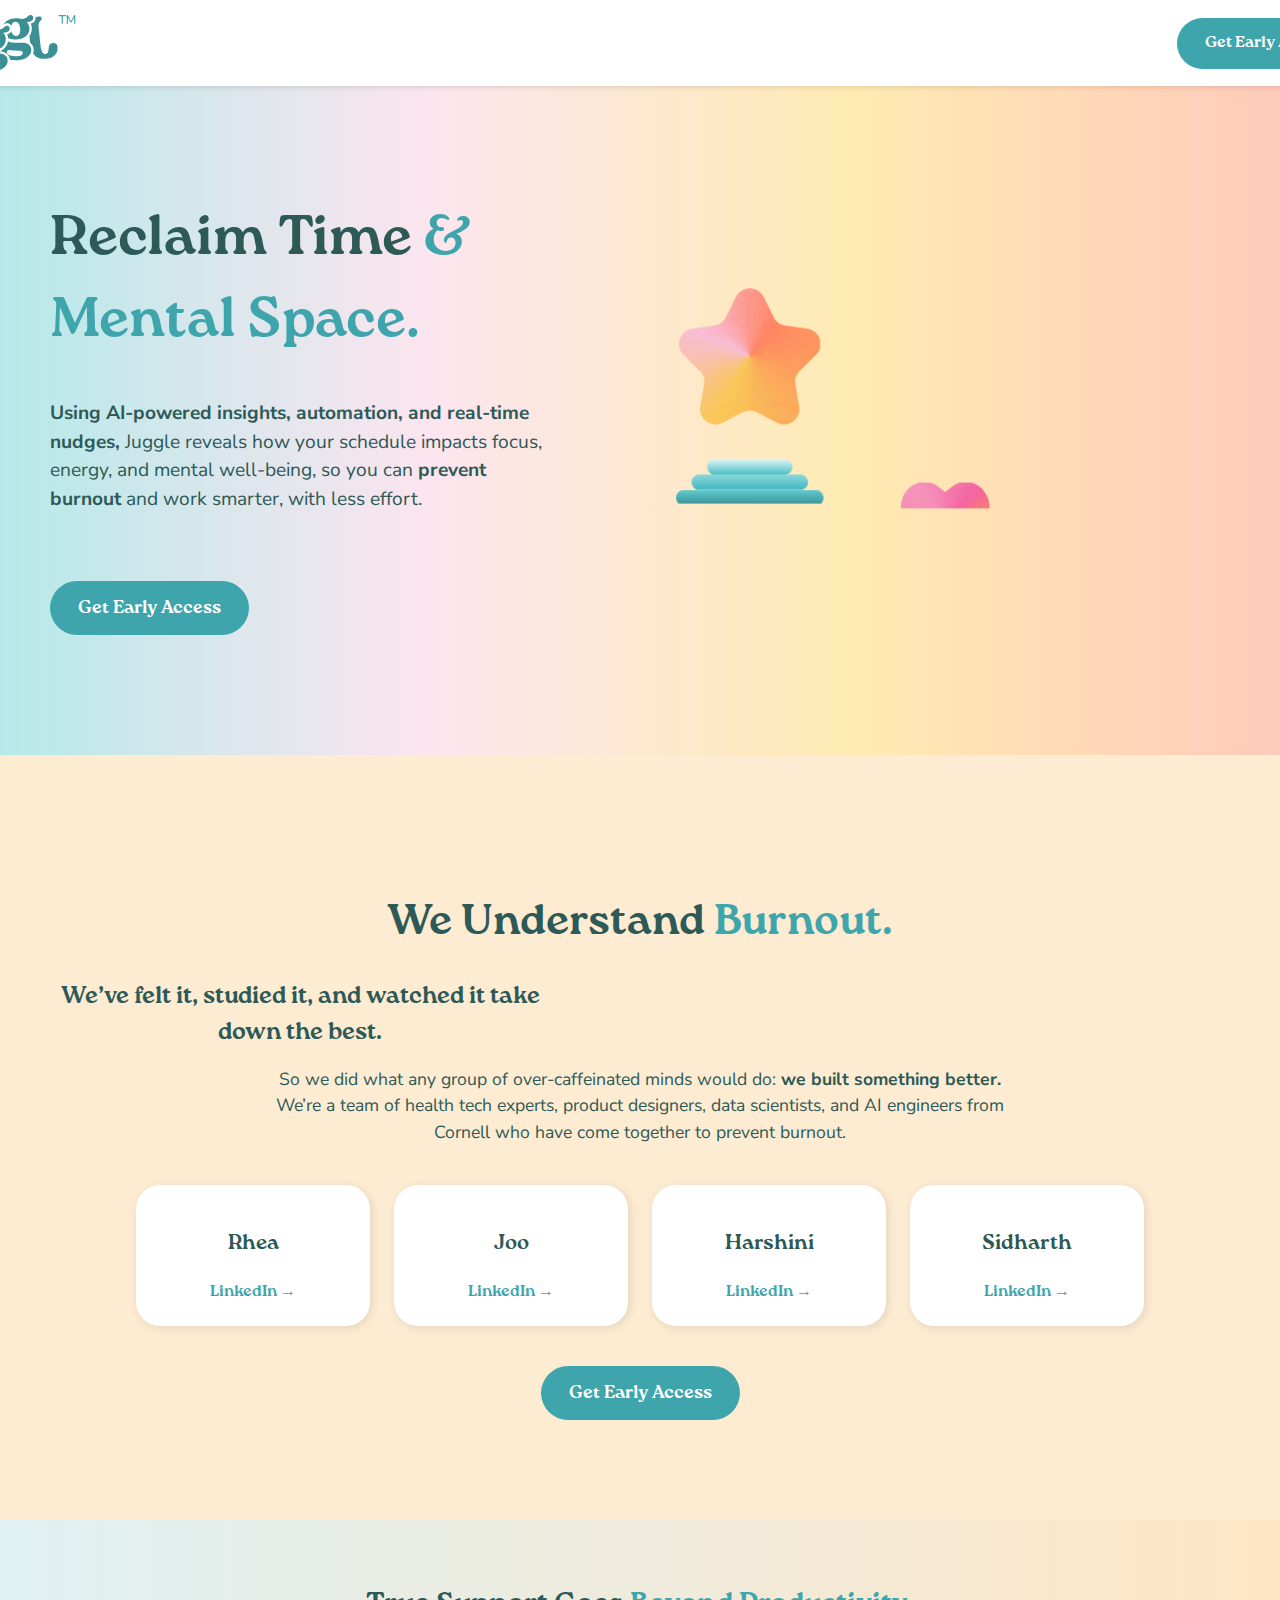
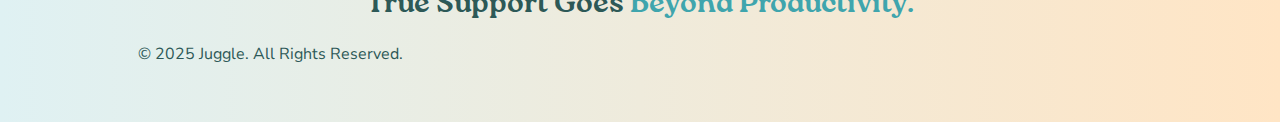
==== index.html @ 5d1ac799 "Add files via upload" ====
<!DOCTYPE html>
<html lang="en">
<head>
    <meta charset="UTF-8">
    <meta name="viewport" content="width=device-width, initial-scale=1.0">
    <title>Juggle - Reclaim Time & Mental Space</title>

    <!-- Google Fonts for Nunito Sans -->
    <link href="https://fonts.googleapis.com/css2?family=Nunito+Sans:wght@400&display=swap" rel="stylesheet">
    
    <!-- Link to CSS -->
    <link rel="stylesheet" href="style.css">
</head>
<body>
    
    <!-- Sticky Navbar -->
    <nav id="navbar">
        <img src="assets/logo.svg" alt="Juggle Logo" class="logo">
        <a href="https://docs.google.com/forms/d/e/1FAIpQLSdTINd9YM1v7rFiWcI5gbJWn5Z4T918yiwGV5bgTyvdeqjoJQ/viewform?usp=sf_link" target="_blank" class="cta-button">Get Early Access</a>
    </nav>

    <!-- HERO SECTION -->
    <section class="hero">
        <div class="hero-content">
            <div class="text-section">
                <h1>Reclaim Time <span class="highlight">& Mental Space.</span></h1>
                <p>
                    <strong>Using AI-powered insights, automation, and real-time nudges,</strong> 
                    Juggle reveals how your schedule impacts focus, energy, and mental well-being, 
                    so you can <strong>prevent burnout</strong> and work smarter, with less effort.
                </p>
                <a href="https://docs.google.com/forms/d/e/1FAIpQLSdTINd9YM1v7rFiWcI5gbJWn5Z4T918yiwGV5bgTyvdeqjoJQ/viewform?usp=sf_link" target="_blank" class="hero-btn">Get Early Access</a>
            </div>
            <div class="gif-section">
                <img src="assets/herogif.gif" alt="Product GIF">
            </div>
        </div>
    </section>

    <!-- TEAM SECTION -->
    <section class="team">
        <h2>We Understand <span class="highlight">Burnout.</span></h2>
        <p class="subtitle">We’ve felt it, studied it, and watched it take down the best.</p>
        <p class="description">
            So we did what any group of over-caffeinated minds would do: <strong>we built something better.</strong> 
            We’re a team of health tech experts, product designers, data scientists, and AI engineers from 
            Cornell who have come together to prevent burnout.
        </p>

        <!-- Team Member Cards -->
        <div class="team-grid">
            <div class="team-member">
                <p class="name">Rhea</p>
                <a href="https://www.linkedin.com/in/rheashuklaa/" target="_blank" class="linkedin">LinkedIn →</a>
            </div>
            <div class="team-member">
                <p class="name">Joo</p>
                <a href="https://www.linkedin.com/in/joo-h-kim/" target="_blank" class="linkedin">LinkedIn →</a>
            </div>
            <div class="team-member">
                <p class="name">Harshini</p>
                <a href="https://www.linkedin.com/in/harshini-sai-donepudi-361764b8/" target="_blank" class="linkedin">LinkedIn →</a>
            </div>
            <div class="team-member">
                <p class="name">Sidharth</p>
                <a href="https://www.linkedin.com/in/sidharth-vasudev-5267071b3/" target="_blank" class="linkedin">LinkedIn →</a>
            </div>
        </div>

        <!-- CTA Button -->
        <a href="https://docs.google.com/forms/d/e/1FAIpQLSdTINd9YM1v7rFiWcI5gbJWn5Z4T918yiwGV5bgTyvdeqjoJQ/viewform?usp=sf_link" target="_blank" class="hero-btn">Get Early Access</a>
    </section>

    <!-- Link to JavaScript -->
    <script src="script.js"></script>
    <footer class="footer">
        <h2>True Support Goes <span class="highlight">Beyond Productivity.</span></h2>
        <p>© 2025 Juggle. All Rights Reserved.</p>
    </footer>
</body>
</html>
---- style.css ----
/* Import Nunito Sans */
body {
    font-family: 'Nunito Sans', sans-serif;
    margin: 0;
    padding: 0;
    background: linear-gradient(to right, #B5E9E9, #FCE5EF, #FFEBB2, #FFCABB);
    color: #2D5957;
}

/* Roca Bold Font */
@font-face {
    font-family: 'Roca Bold';
    src: url('assets/RocaBold.woff') format('woff');
    font-weight: bold;
    font-style: normal;
}

/* 🔹 Fixed Top Navigation Bar */
nav {
    position: fixed;
    top: 0;
    left: 50%;
    transform: translateX(-50%);
    display: flex;
    width: 90rem;
    height: 5.375rem;
    padding: 0rem 3rem;
    justify-content: space-between;
    align-items: center;
    flex-shrink: 0;
    background: white;
    box-shadow: 0 2px 5px rgba(0, 0, 0, 0.1);
    z-index: 1000;
}

.cta-button {
    font-family: 'Roca Bold', Georgia, serif;
    background: #3FA5AD;
    color: white;
    padding: 14px 28px;
    border-radius: 30px;
    text-decoration: none;
    font-weight: bold;
    font-size: 1rem;
    transition: background 0.3s ease-in-out;
}

.cta-button:hover {
    background: #245b5e;
}

/* 🔹 Masthead */
.hero {
    display: flex;
    flex-direction: column;
    align-items: center;
    text-align: left;
    padding: 120px 50px;
}

.hero-content {
    display: flex;
    justify-content: space-between;
    align-items: center;
    max-width: 1200px;
    width: 100%;
    margin-top: 40px;
    gap: 1rem;
}

.text-section {
    display: flex;
    flex-direction: column;
    align-items: flex-start;
    gap: 0.5rem;
    max-width: 50%;
}

h1 {
    font-size: 3.5rem;
    font-family: 'Roca Bold', Georgia, serif;
    margin-bottom: 10px;
}

h1 .highlight {
    color: #3FA5AD;
}

p {
    font-size: 1.2rem;
    line-height: 1.5;
    max-width: 500px;
}

.hero-btn {
    font-family: 'Roca Bold', Georgia, serif;
    display: inline-block;
    background: #3FA5AD;
    color: white;
    padding: 14px 28px;
    border-radius: 30px;
    text-decoration: none;
    font-size: 1.1rem;
    transition: background 0.3s ease-in-out;
    margin-top: 40px;
}

.hero-btn:hover {
    background: #245b5e;
}

/* 🔹 GIF Resizing */
.gif-section img {
    width: 600px;
    max-width: 100%;
    border-radius: 10px;
}

/* 🔹 Team Section */
.team {
    background: #fdecd2;
    text-align: center;
    padding: 100px 50px;
}

.team h2 {
    font-size: 2.7rem;
    font-family: 'Roca Bold', Georgia, serif;
    margin-bottom: 16px;
}

h2 .highlight {
    color: #3FA5AD;
}

.subtitle {
    font-size: 1.5rem;
    font-family: 'Roca Bold', Georgia, serif;
    margin-bottom: 12px;
    text-align: center;
}

.description {
    max-width: 750px;
    margin: 16px auto;
    font-size: 1.1rem;
    font-family: 'Nunito Sans', sans-serif;
}

.team-grid {
    display: flex;
    justify-content: center;
    gap: 24px;
    margin-top: 40px;
    flex-wrap: wrap;
}

.team-member {
    background: white;
    padding: 22px;
    border-radius: 24px;
    text-align: center;
    min-width: 190px;
    max-width: 240px;
    box-shadow: 2px 2px 10px rgba(0, 0, 0, 0.1);
}

.name {
    font-size: 1.3rem;
    font-family: 'Roca Bold', Georgia, serif;
    font-weight: bold;
}

.linkedin {
    color: #3FA5AD;
    font-weight: bold;
    font-family: 'Roca Bold', Georgia, serif;
    text-decoration: none;
}

/* 🔹 Mobile Responsiveness */
@media (max-width: 1024px) {
    nav {
        width: 100%;
        padding: 0rem 2rem;
    }

    .hero-content {
        flex-direction: column;
        text-align: center;
    }

    .text-section {
        align-items: center;
        max-width: 100%;
    }

    .gif-section img {
        width: 100%;
        max-width: 350px;
    }

    .team-grid {
        flex-direction: column;
        align-items: center;
    }
}
/* 🔹 Footer Styles */
.footer {
    text-align: center;
    padding: 40px 20px;
    background: linear-gradient(to right, #dff1f3, #ffe5c5);
}

.footer h2 {
    font-size: 1.8rem;
    font-family: 'Roca Bold', Georgia, serif;
    margin-bottom: 10px;
}

.footer p {
    font-size: 1rem;
    text-align: center;
    font-family: 'Nunito Sans', sans-serif;
}
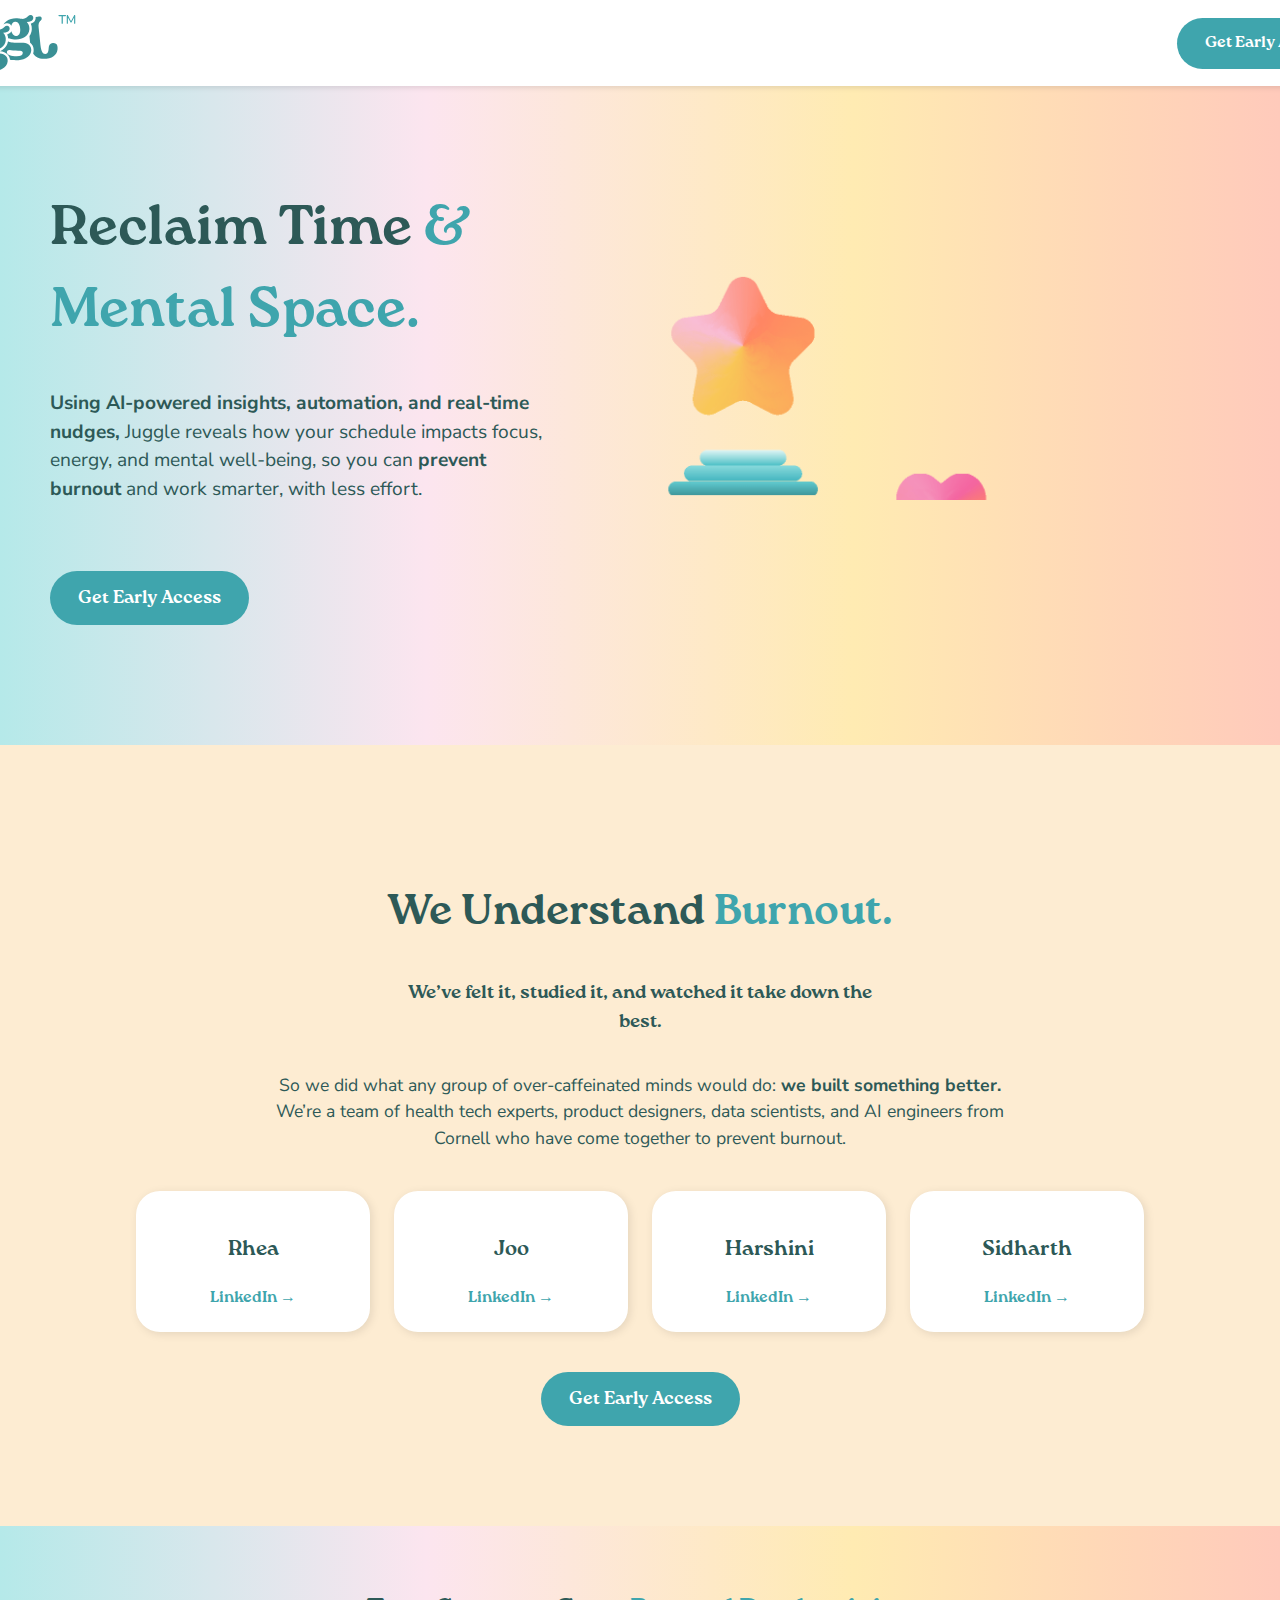
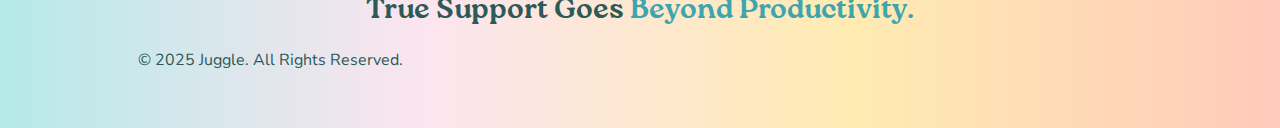
==== commit 48c1e0a9: "fixed subtitle" ====
--- a/index.html
+++ b/index.html
@@ -40,7 +40,9 @@
     <!-- TEAM SECTION -->
     <section class="team">
         <h2>We Understand <span class="highlight">Burnout.</span></h2>
-        <p class="subtitle">We’ve felt it, studied it, and watched it take down the best.</p>
+        <div class = "subtitle">
+        <p>We’ve felt it, studied it, and watched it take down the best.</p>
+    </div>
         <p class="description">
             So we did what any group of over-caffeinated minds would do: <strong>we built something better.</strong> 
             We’re a team of health tech experts, product designers, data scientists, and AI engineers from 
--- a/style.css
+++ b/style.css
@@ -64,8 +64,8 @@
     align-items: center;
     max-width: 1200px;
     width: 100%;
-    margin-top: 40px;
-    gap: 1rem;
+    margin-top: 30px;
+    gap: 0.5rem;
 }
 
 .text-section {
@@ -136,9 +136,11 @@
 .subtitle {
     font-size: 1.5rem;
     font-family: 'Roca Bold', Georgia, serif;
-    margin-bottom: 12px;
-    text-align: center;
-}
+    display: flex;
+    flex-direction: column;
+    align-items: center;    
+}
+
 
 .description {
     max-width: 750px;
@@ -209,7 +211,7 @@
 .footer {
     text-align: center;
     padding: 40px 20px;
-    background: linear-gradient(to right, #dff1f3, #ffe5c5);
+    background: linear-gradient(to right, #B5E9E9, #FCE5EF, #FFEBB2, #FFCABB);
 }
 
 .footer h2 {
@@ -220,6 +222,5 @@
 
 .footer p {
     font-size: 1rem;
-    text-align: center;
     font-family: 'Nunito Sans', sans-serif;
-}+}
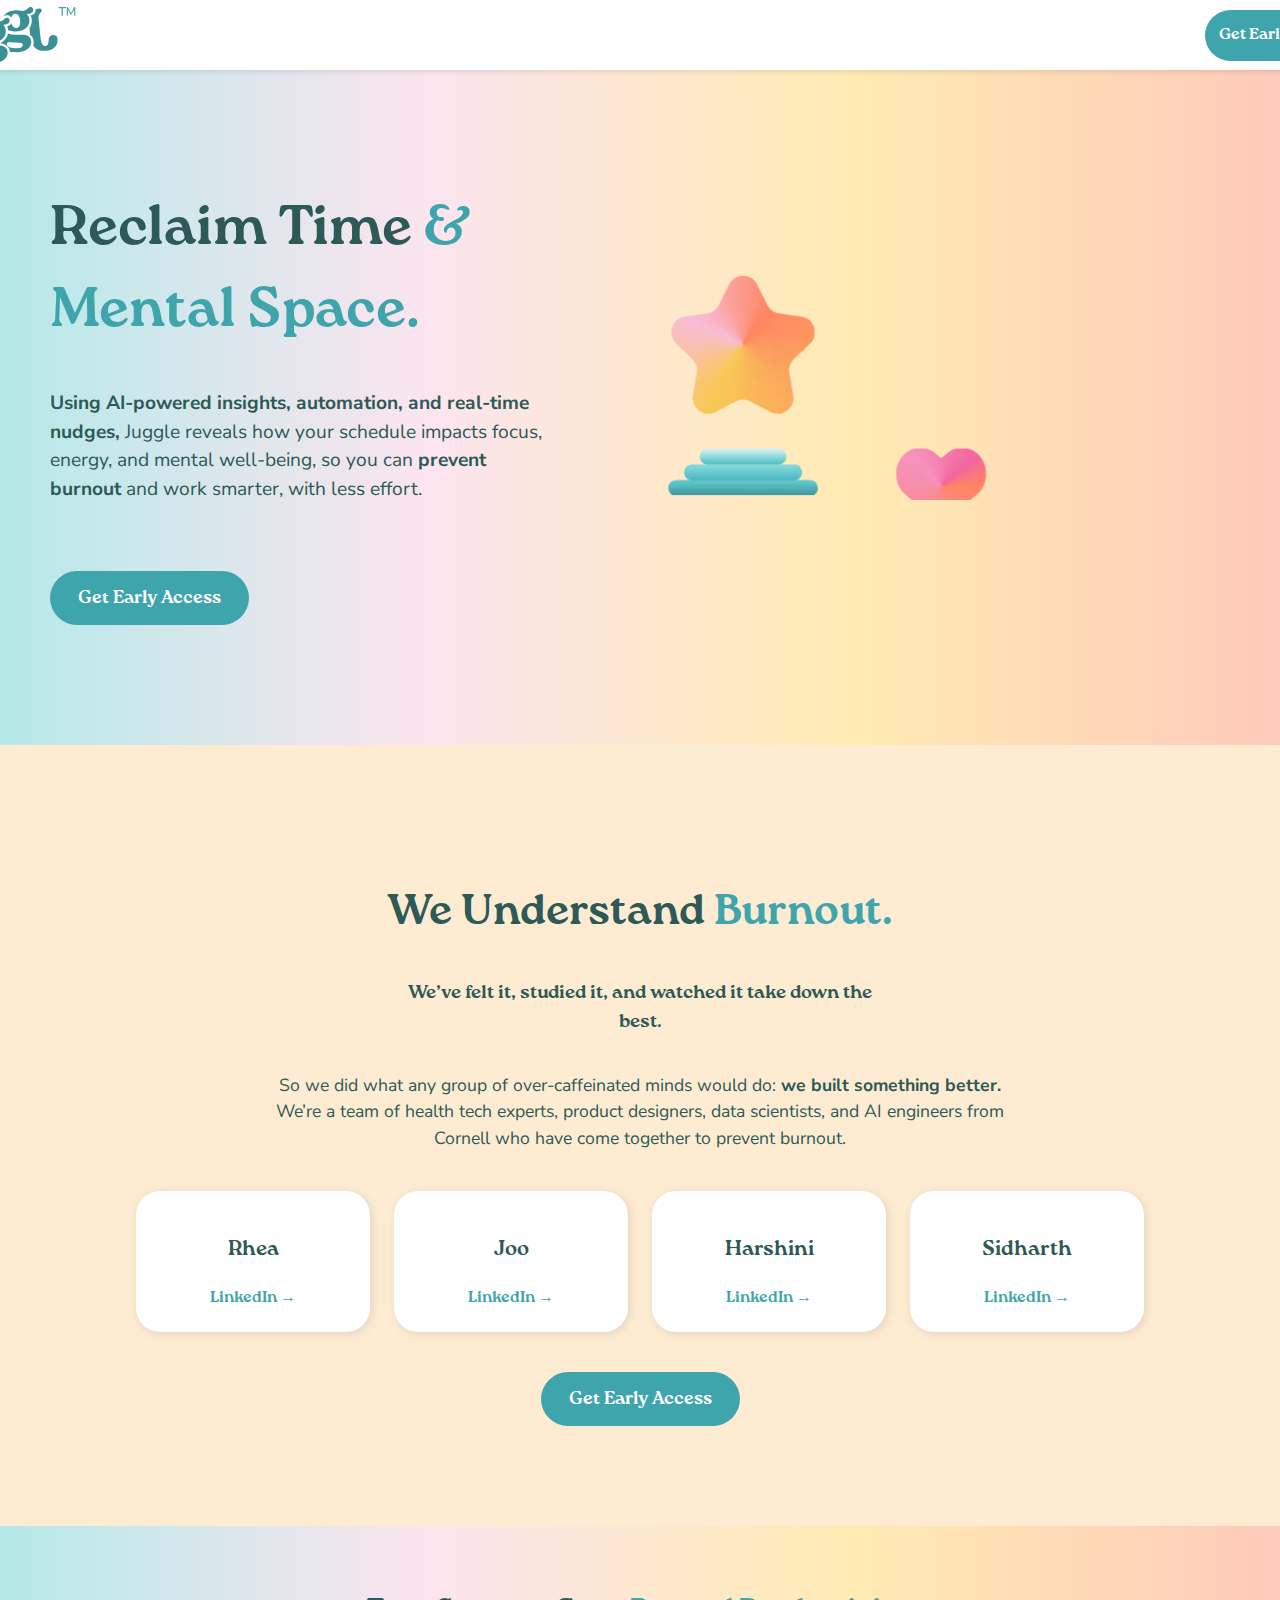
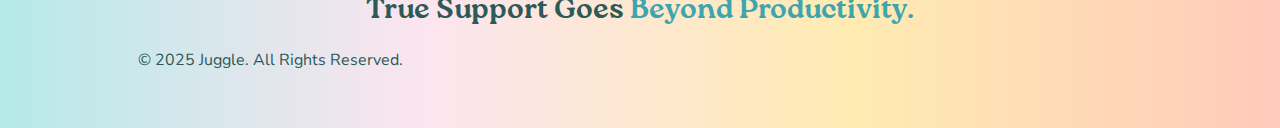
==== commit 667af7a0: "Update index.html" ====
--- a/index.html
+++ b/index.html
@@ -3,7 +3,7 @@
 <head>
     <meta charset="UTF-8">
     <meta name="viewport" content="width=device-width, initial-scale=1.0">
-    <title>Juggle - Reclaim Time & Mental Space</title>
+    <title>Juggl - Reclaim Time & Mental Space</title>
 
     <!-- Google Fonts for Nunito Sans -->
     <link href="https://fonts.googleapis.com/css2?family=Nunito+Sans:wght@400&display=swap" rel="stylesheet">
@@ -80,4 +80,4 @@
         <p>© 2025 Juggle. All Rights Reserved.</p>
     </footer>
 </body>
-</html>+</html>
--- a/style.css
+++ b/style.css
@@ -23,7 +23,7 @@
     transform: translateX(-50%);
     display: flex;
     width: 90rem;
-    height: 5.375rem;
+    height: 4.375rem;
     padding: 0rem 3rem;
     justify-content: space-between;
     align-items: center;
@@ -37,7 +37,7 @@
     font-family: 'Roca Bold', Georgia, serif;
     background: #3FA5AD;
     color: white;
-    padding: 14px 28px;
+    padding: 14px 14px;
     border-radius: 30px;
     text-decoration: none;
     font-weight: bold;
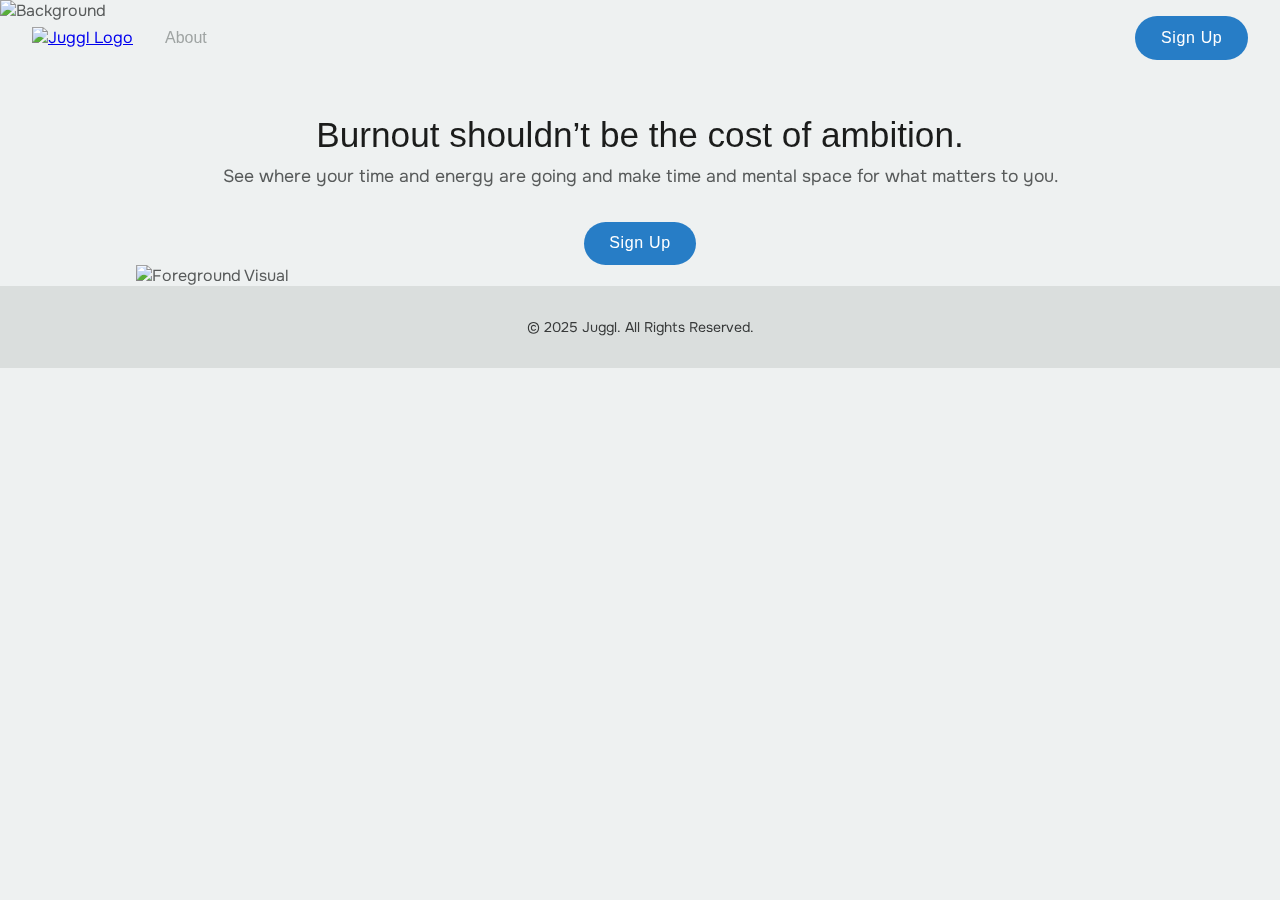
==== commit 8f022420: "Update index.html" ====
--- a/index.html
+++ b/index.html
@@ -1,83 +1,199 @@
 <!DOCTYPE html>
 <html lang="en">
 <head>
-    <meta charset="UTF-8">
-    <meta name="viewport" content="width=device-width, initial-scale=1.0">
-    <title>Juggl - Reclaim Time & Mental Space</title>
+  <meta charset="UTF-8" />
+  <meta name="viewport" content="width=device-width, initial-scale=1.0" />
+  <title>Juggl – Create Time & Mental Space</title>
 
-    <!-- Google Fonts for Nunito Sans -->
-    <link href="https://fonts.googleapis.com/css2?family=Nunito+Sans:wght@400&display=swap" rel="stylesheet">
-    
-    <!-- Link to CSS -->
-    <link rel="stylesheet" href="style.css">
+  <link href="https://fonts.googleapis.com/css2?family=Onest:wght@400;500;700&display=swap" rel="stylesheet" />
+
+  <style>
+    @font-face {
+      font-family: 'Roca';
+      src: url('Roca-Regular.woff') format('truetype');
+      font-weight: normal;
+      font-style: normal;
+    }
+    * {
+      box-sizing: border-box;
+    }
+
+    body {
+      margin: 0;
+      padding: 0;
+      font-family: 'Onest', sans-serif;
+      background-color: #EEF1F1;
+      color: #585B5B;
+      overflow-x: hidden;
+    }
+
+    .background-gif, .background-gif-mobile {
+      position: fixed;
+      top: 0;
+      left: 0;
+      width: 100vw;
+      height: 100vh;
+      object-fit: cover;
+      z-index: -2;
+      display: none;
+    }
+
+    @media (min-width: 800px) {
+      .background-gif {
+        display: block;
+      }
+      .background-gif-mobile {
+        display: none;
+      }
+    }
+
+    @media (max-width: 799px) {
+      .background-gif {
+        display: none;
+      }
+      .background-gif-mobile {
+        display: block;
+      }
+    }
+
+    .foreground-image {
+      position: relative;
+      display: block;
+      margin: -3rem auto 0;
+      max-width: 1008px;
+      max-height: 588px;
+      width: 100%;
+      height: 100%;
+      z-index: 0;
+    }
+
+    nav {
+      display: flex;
+      justify-content: space-between;
+      align-items: center;
+      padding: 1rem 2rem;
+    }
+
+    .nav-left {
+      display: flex;
+      align-items: center;
+      gap: 2rem;
+    }
+
+    .about-link {
+      text-decoration: none;
+      color: #9FA4A3;
+      font-family: 'Roca', sans-serif;
+      font-weight: normal;
+      font-size: 1rem;
+    }
+
+    .signup-button {
+      display: inline-block;
+      text-decoration: none;
+      padding: 0.8rem 1.6rem;
+      border-radius: 3rem;
+      background: #277DC6;
+      color: white;
+      font-family: 'Roca', sans-serif;
+      font-size: 1rem;
+      letter-spacing: 0.04rem;
+      border: none;
+      cursor: pointer;
+    }
+
+    .signup-button:hover {
+      background-color: #19598F;
+    }
+
+    .signup-button:focus {
+      outline: none;
+      box-shadow: 0px 0px 8px 0px rgba(0, 0, 0, 0.10);
+    }
+
+    header {
+      text-align: center;
+      padding: 1rem 2rem 3rem;
+      position: relative;
+      z-index: 1;
+    }
+
+    header h1 {
+      font-family: 'Roca', sans-serif;
+      font-size: 2.2rem;
+      font-weight: normal;
+      color: #1B1C1B;
+      margin-bottom: 0.5rem;
+    }
+
+    header p {
+      max-width: 60rem;
+      margin: 0 auto 2rem;
+      font-size: 1.1rem;
+      line-height: 150%;
+      color: #585B5B;
+    }
+
+    .cta-button {
+      font-family: 'Roca', sans-serif;
+      background-color: #277DC6;
+      color: white;
+      padding: 0.8rem 1.6rem;
+      border-radius: 3rem;
+      font-size: 1rem;
+      font-weight: normal;
+      letter-spacing: 0.04rem;
+      border: none;
+      cursor: pointer;
+      outline: none;
+    }
+
+    .cta-button:hover {
+      background-color: #19598F;
+    }
+
+    footer {
+      background-color: rgba(197, 204, 202, 0.5);
+      text-align: center;
+      font-size: 0.875rem;
+      color: #383A3A;
+      padding: 2rem 1rem;
+      margin-top: 0rem;
+      margin-bottom: 0rem;
+      z-index: 1;
+    }
+  </style>
 </head>
+
 <body>
-    
-    <!-- Sticky Navbar -->
-    <nav id="navbar">
-        <img src="assets/logo.svg" alt="Juggle Logo" class="logo">
-        <a href="https://docs.google.com/forms/d/e/1FAIpQLSdTINd9YM1v7rFiWcI5gbJWn5Z4T918yiwGV5bgTyvdeqjoJQ/viewform?usp=sf_link" target="_blank" class="cta-button">Get Early Access</a>
-    </nav>
+  <!-- Background GIFs -->
+  <img src="background.gif" alt="Background" class="background-gif" />
+  <img src="background_mobile.gif" alt="Background Mobile" class="background-gif-mobile" />
+  
+  <!-- Top Nav Bar -->
+  <nav>
+    <div class="nav-left">
+     <a href="index.html">
+     <img src="updatedlogo.png" alt="Juggl Logo" style="height: 32px;" />
+    </a>
+    <a href="about.html" class="about-link">About</a>
+    </div>
+    <a href="https://forms.gle/b6KvJgP85BKoRMAT6" class="signup-button" target="_blank" rel="noopener noreferrer">Sign Up</a>
+  </nav>
+  
+  <!-- Masthead -->
+  <header>
+    <h1>Burnout shouldn’t be the cost of ambition.</h1>
+    <p>See where your time and energy are going and make time and mental space for what matters to you.</p>
+    <a href="https://forms.gle/b6KvJgP85BKoRMAT6" class="signup-button" target="_blank" rel="noopener noreferrer">Sign Up</a>
+  </header>
 
-    <!-- HERO SECTION -->
-    <section class="hero">
-        <div class="hero-content">
-            <div class="text-section">
-                <h1>Reclaim Time <span class="highlight">& Mental Space.</span></h1>
-                <p>
-                    <strong>Using AI-powered insights, automation, and real-time nudges,</strong> 
-                    Juggle reveals how your schedule impacts focus, energy, and mental well-being, 
-                    so you can <strong>prevent burnout</strong> and work smarter, with less effort.
-                </p>
-                <a href="https://docs.google.com/forms/d/e/1FAIpQLSdTINd9YM1v7rFiWcI5gbJWn5Z4T918yiwGV5bgTyvdeqjoJQ/viewform?usp=sf_link" target="_blank" class="hero-btn">Get Early Access</a>
-            </div>
-            <div class="gif-section">
-                <img src="assets/herogif.gif" alt="Product GIF">
-            </div>
-        </div>
-    </section>
+  <!-- Foreground Image -->
+  <img src="foreground.png" alt="Foreground Visual" class="foreground-image" />
 
-    <!-- TEAM SECTION -->
-    <section class="team">
-        <h2>We Understand <span class="highlight">Burnout.</span></h2>
-        <div class = "subtitle">
-        <p>We’ve felt it, studied it, and watched it take down the best.</p>
-    </div>
-        <p class="description">
-            So we did what any group of over-caffeinated minds would do: <strong>we built something better.</strong> 
-            We’re a team of health tech experts, product designers, data scientists, and AI engineers from 
-            Cornell who have come together to prevent burnout.
-        </p>
-
-        <!-- Team Member Cards -->
-        <div class="team-grid">
-            <div class="team-member">
-                <p class="name">Rhea</p>
-                <a href="https://www.linkedin.com/in/rheashuklaa/" target="_blank" class="linkedin">LinkedIn →</a>
-            </div>
-            <div class="team-member">
-                <p class="name">Joo</p>
-                <a href="https://www.linkedin.com/in/joo-h-kim/" target="_blank" class="linkedin">LinkedIn →</a>
-            </div>
-            <div class="team-member">
-                <p class="name">Harshini</p>
-                <a href="https://www.linkedin.com/in/harshini-sai-donepudi-361764b8/" target="_blank" class="linkedin">LinkedIn →</a>
-            </div>
-            <div class="team-member">
-                <p class="name">Sidharth</p>
-                <a href="https://www.linkedin.com/in/sidharth-vasudev-5267071b3/" target="_blank" class="linkedin">LinkedIn →</a>
-            </div>
-        </div>
-
-        <!-- CTA Button -->
-        <a href="https://docs.google.com/forms/d/e/1FAIpQLSdTINd9YM1v7rFiWcI5gbJWn5Z4T918yiwGV5bgTyvdeqjoJQ/viewform?usp=sf_link" target="_blank" class="hero-btn">Get Early Access</a>
-    </section>
-
-    <!-- Link to JavaScript -->
-    <script src="script.js"></script>
-    <footer class="footer">
-        <h2>True Support Goes <span class="highlight">Beyond Productivity.</span></h2>
-        <p>© 2025 Juggle. All Rights Reserved.</p>
-    </footer>
+  <!-- Footer -->
+  <footer>
+    © 2025 Juggl. All Rights Reserved.
+  </footer>
 </body>
 </html>
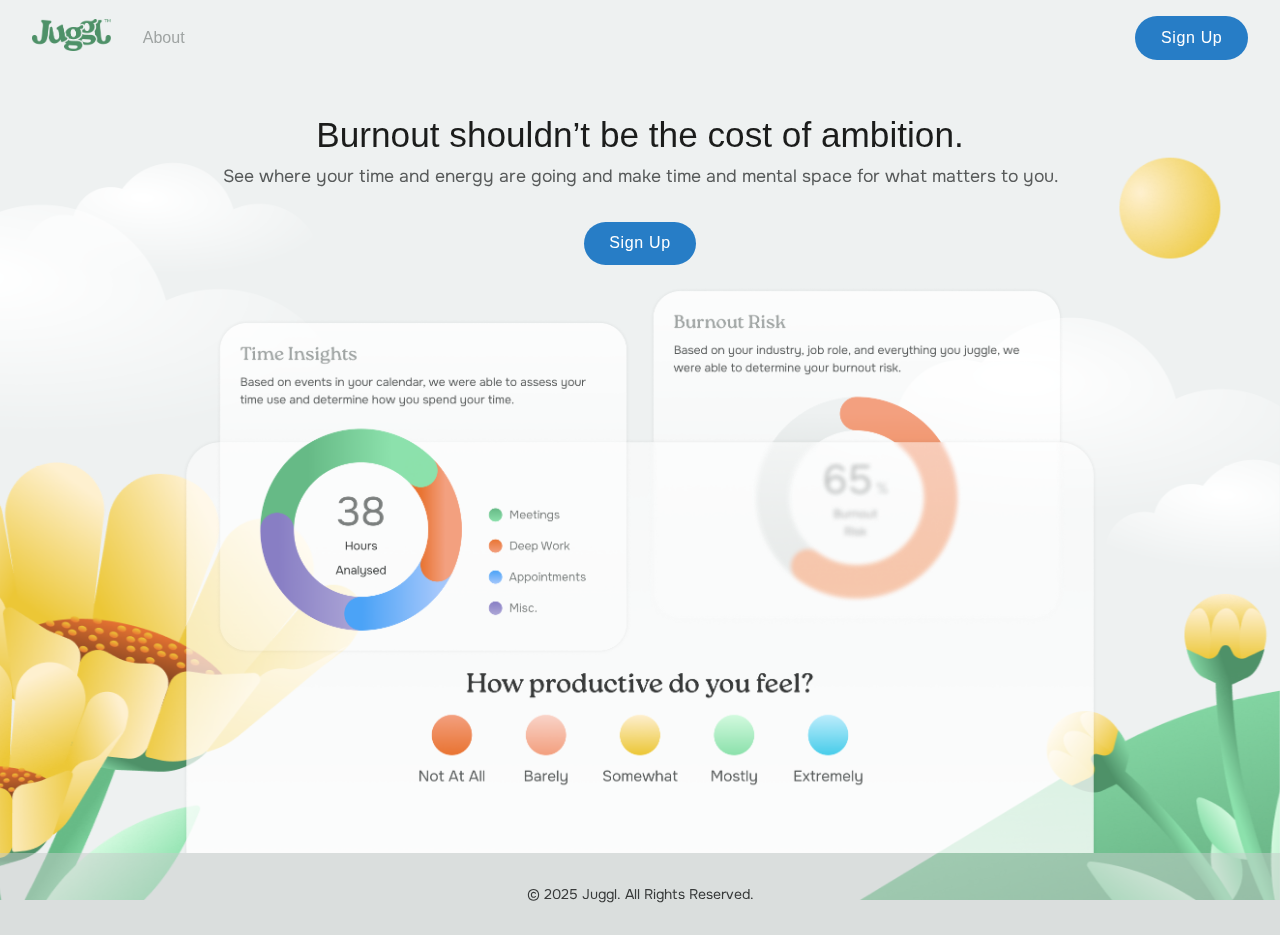
==== commit fb224415: "Update index.html" ====
--- a/index.html
+++ b/index.html
@@ -27,33 +27,14 @@
       overflow-x: hidden;
     }
 
-    .background-gif, .background-gif-mobile {
+    .background-image {
       position: fixed;
       top: 0;
       left: 0;
-      width: 100vw;
-      height: 100vh;
+      width: 100%;
+      height: 100%;
       object-fit: cover;
       z-index: -2;
-      display: none;
-    }
-
-    @media (min-width: 800px) {
-      .background-gif {
-        display: block;
-      }
-      .background-gif-mobile {
-        display: none;
-      }
-    }
-
-    @media (max-width: 799px) {
-      .background-gif {
-        display: none;
-      }
-      .background-gif-mobile {
-        display: block;
-      }
     }
 
     .foreground-image {
@@ -166,9 +147,8 @@
 </head>
 
 <body>
-  <!-- Background GIFs -->
-  <img src="background.gif" alt="Background" class="background-gif" />
-  <img src="background_mobile.gif" alt="Background Mobile" class="background-gif-mobile" />
+  <!-- Background Image -->
+  <img src="background.png" alt="Background" class="background-image" />
   
   <!-- Top Nav Bar -->
   <nav>
@@ -180,7 +160,7 @@
     </div>
     <a href="https://forms.gle/b6KvJgP85BKoRMAT6" class="signup-button" target="_blank" rel="noopener noreferrer">Sign Up</a>
   </nav>
-  
+
   <!-- Masthead -->
   <header>
     <h1>Burnout shouldn’t be the cost of ambition.</h1>
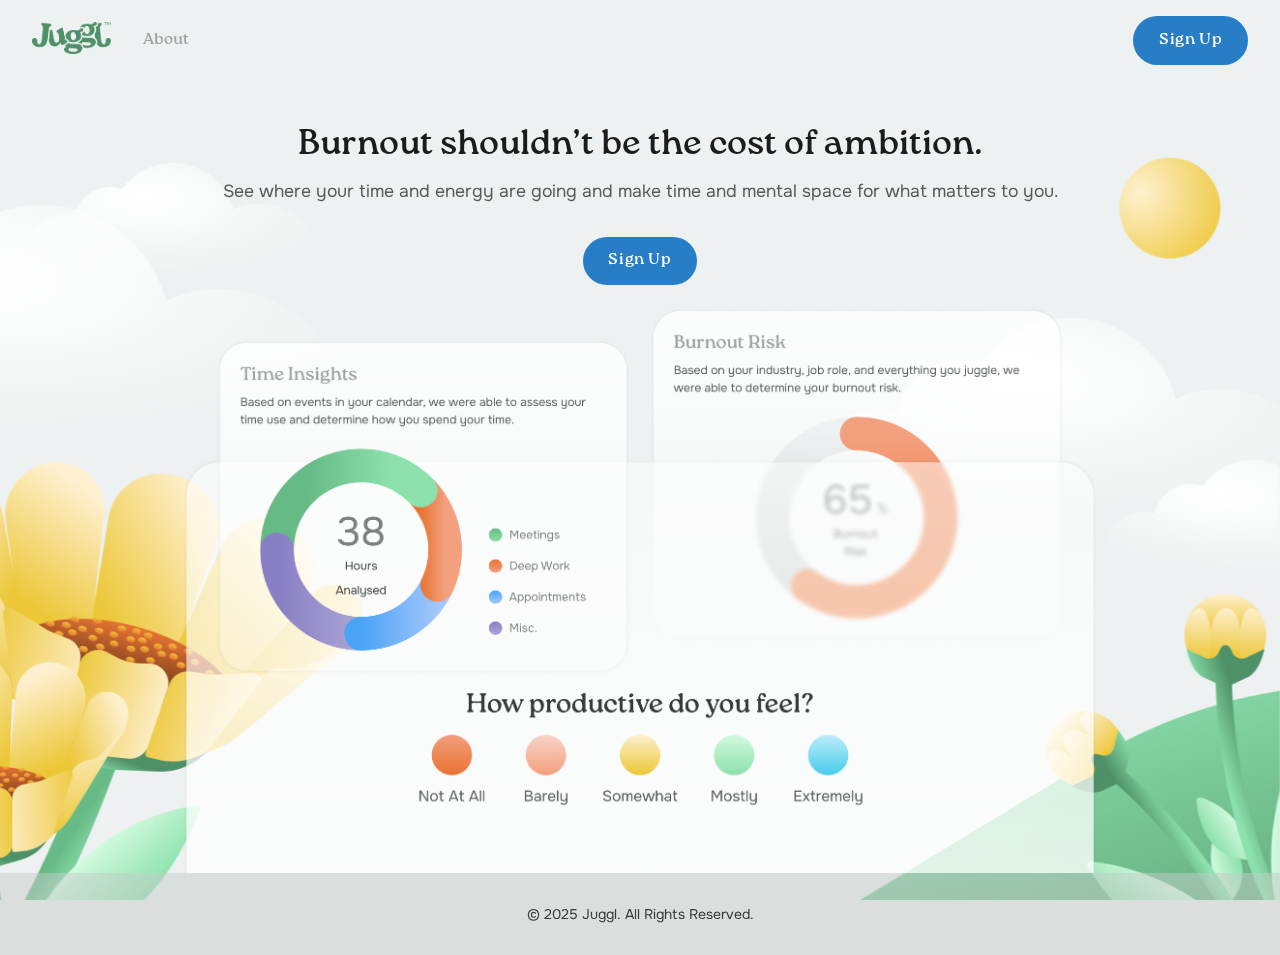
==== commit db91066e: "Update index.html" ====
--- a/index.html
+++ b/index.html
@@ -10,7 +10,7 @@
   <style>
     @font-face {
       font-family: 'Roca';
-      src: url('Roca-Regular.woff') format('truetype');
+      src: url('roca-regular.woff') format('truetype');
       font-weight: normal;
       font-style: normal;
     }
